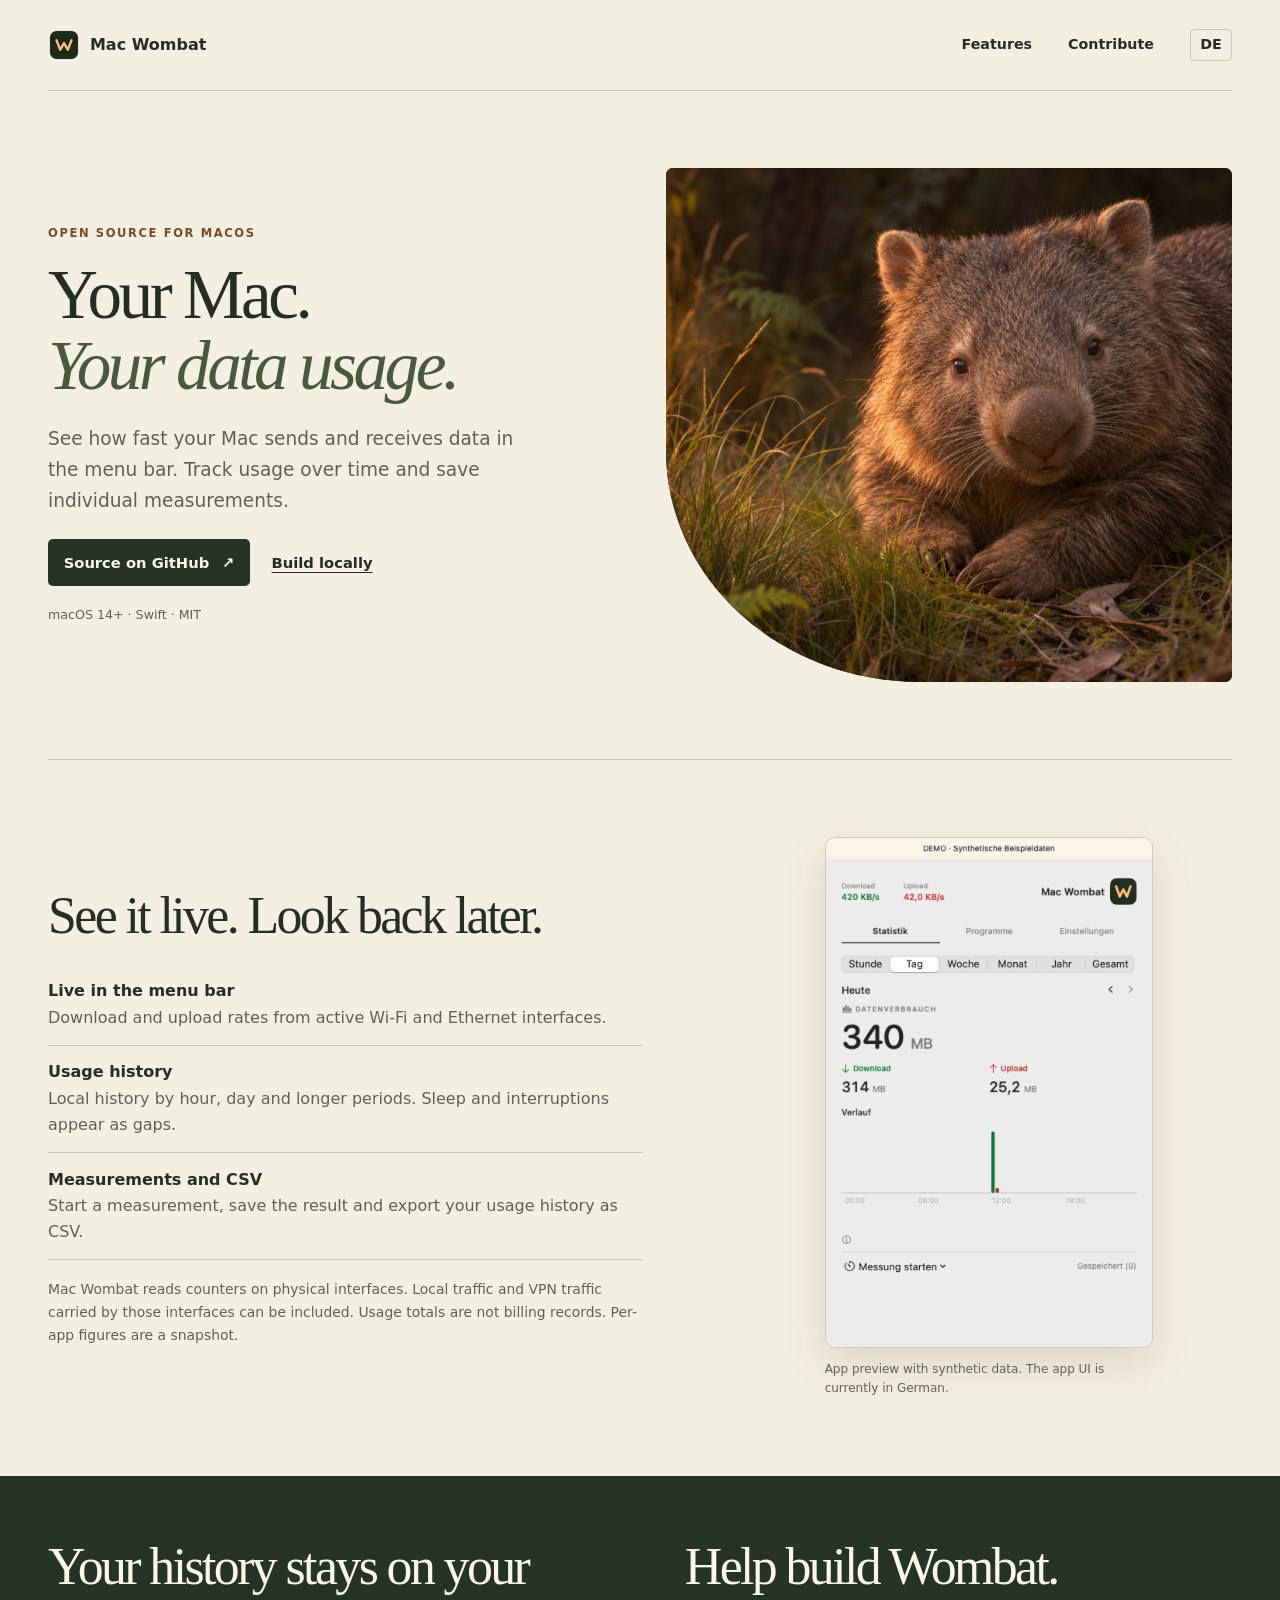
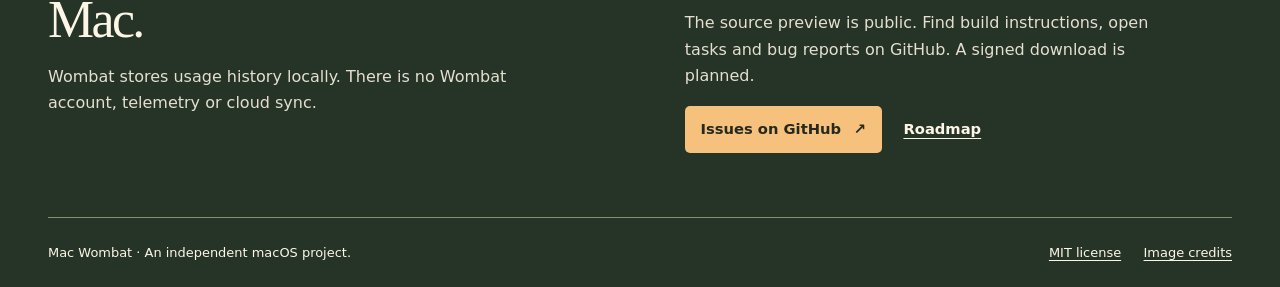
==== Website/en/index.html @ fc4f2a19 "Publish Mac Wombat source preview" ====
<!doctype html>
<html lang="en">
<head>
  <meta charset="utf-8">
  <meta name="viewport" content="width=device-width, initial-scale=1">
  <meta name="description" content="Mac Wombat shows live network rates, local usage history and measurements in the macOS menu bar.">
  <meta name="theme-color" content="#f4efe3">
  <title>Mac Wombat · Open source for macOS</title>
  <link rel="icon" href="../assets/favicon.png" type="image/png">
  <link rel="alternate" hreflang="de" href="../index.html">
  <link rel="stylesheet" href="../styles.css">
</head>
<body>
  <a href="#main" class="skip">Skip to content</a>
  <header class="shell site-head">
    <a class="brand" href="#main"><img src="../assets/favicon.png" alt="" width="32" height="32"> Mac Wombat</a>
    <nav aria-label="Main navigation">
      <a href="#features">Features</a>
      <a href="#contribute">Contribute</a>
      <a class="language" href="../index.html" lang="de" aria-label="Deutsch">DE</a>
    </nav>
  </header>
  <main id="main" tabindex="-1">
    <section class="shell hero" aria-labelledby="title">
      <div class="hero-copy">
        <p class="eyebrow">Open source for macOS</p>
        <h1 id="title">Your Mac. <em>Your data usage.</em></h1>
        <p class="intro">See how fast your Mac sends and receives data in the menu bar. Track usage over time and save individual measurements.</p>
        <div class="actions">
          <a class="button" href="https://github.com/arnefranz-del/mac-wombat">Source on GitHub <span aria-hidden="true">↗</span></a>
          <a class="text-link" href="https://github.com/arnefranz-del/mac-wombat#build-locally">Build locally</a>
        </div>
        <p class="compatibility">macOS 14+ · Swift · MIT</p>
      </div>
      <figure class="hero-photo">
        <img src="../assets/wombat.jpg" alt="A wombat resting among grasses at dusk" fetchpriority="high">
      </figure>
    </section>

    <section class="shell features" id="features" aria-labelledby="features-title">
      <div class="features-copy">
        <h2 id="features-title">See it live. Look back later.</h2>
        <div class="feature-list">
          <article>
            <h3>Live in the menu bar</h3>
            <p>Download and upload rates from active Wi-Fi and Ethernet interfaces.</p>
          </article>
          <article>
            <h3>Usage history</h3>
            <p>Local history by hour, day and longer periods. Sleep and interruptions appear as gaps.</p>
          </article>
          <article>
            <h3>Measurements and CSV</h3>
            <p>Start a measurement, save the result and export your usage history as CSV.</p>
          </article>
        </div>
        <p class="limits">Mac Wombat reads counters on physical interfaces. Local traffic and VPN traffic carried by those interfaces can be included. Usage totals are not billing records. Per-app figures are a snapshot.</p>
      </div>
      <figure class="app-preview">
        <img src="../assets/mac-preview.png" alt="Mac Wombat showing live rates, usage history and measurement controls with sample data" width="840" height="1314" loading="lazy">
        <figcaption>App preview with synthetic data. The app UI is currently in German.</figcaption>
      </figure>
    </section>

    <div class="footer-band">
      <section class="shell last-section" id="contribute" aria-labelledby="join-title">
        <div>
          <h2>Your history stays on your Mac.</h2>
          <p>Wombat stores usage history locally. There is no Wombat account, telemetry or cloud sync.</p>
        </div>
        <div>
          <h2 id="join-title">Help build Wombat.</h2>
          <p>The source preview is public. Find build instructions, open tasks and bug reports on GitHub. A signed download is planned.</p>
          <div class="actions">
            <a class="button" href="https://github.com/arnefranz-del/mac-wombat/issues">Issues on GitHub <span aria-hidden="true">↗</span></a>
            <a class="text-link" href="https://github.com/arnefranz-del/mac-wombat/blob/main/ROADMAP.md">Roadmap</a>
          </div>
        </div>
      </section>
    </div>
  </main>
  <div class="footer-band">
      <footer class="shell site-foot">
        <p>Mac Wombat · An independent macOS project.</p>
        <a href="https://github.com/arnefranz-del/mac-wombat/blob/main/LICENSE">MIT license</a>
        <a href="https://github.com/arnefranz-del/mac-wombat/blob/main/Documentation/Public/LICENSING.md">Image credits</a>
      </footer>
  </div>
</body>
</html>
---- Website/styles.css ----
:root {
  color-scheme: light;
  --paper: #f4efe3;
  --ink: #252e25;
  --muted: #5d6354;
  --line: #cbc8b8;
  --forest: #253427;
  --cream: #fdf6e7;
  --honey: #f5c17d;
  --display: Georgia, "Times New Roman", serif;
  --body: "Avenir Next", "Segoe UI", system-ui, sans-serif;
}

* { box-sizing: border-box; }
html { scroll-behavior: smooth; }
body { margin: 0; background: var(--paper); color: var(--ink); font: 16px/1.65 var(--body); }
a { color: inherit; text-underline-offset: .24em; }
a:focus-visible { outline: 3px solid #a35b26; outline-offset: 5px; }
img { display: block; max-width: 100%; }
h1, h2, h3, p, figure { margin: 0; }
.shell { width: min(1200px, calc(100% - 96px)); margin-inline: auto; }

.skip { position: absolute; top: -100px; left: 1rem; z-index: 5; background: var(--forest); color: white; padding: .5rem .8rem; }
.skip:focus { top: 1rem; }
.site-head { min-height: 91px; border-bottom: 1px solid var(--line); display: flex; justify-content: space-between; align-items: center; gap: 1rem; }
.brand { display: inline-flex; gap: .62rem; align-items: center; text-decoration: none; font-weight: 750; }
.site-head nav { display: flex; align-items: center; gap: clamp(.7rem, 3vw, 2.25rem); }
.site-head nav a { text-decoration: none; font-size: .89rem; font-weight: 650; }
.site-head nav a:hover { text-decoration: underline; }
.language { border: 1px solid var(--line); padding: .23rem .58rem; border-radius: 4px; }

.hero { display: grid; grid-template-columns: 1fr 1.02fr; align-items: center; gap: clamp(32px, 5vw, 79px); padding-block: clamp(42px, 6vw, 90px); }
.eyebrow { font-size: .72rem; text-transform: uppercase; letter-spacing: .14em; font-weight: 750; color: #7b4b28; margin-bottom: 1rem; }
h1, h2 { font-family: var(--display); font-weight: 400; line-height: 1.03; letter-spacing: -.05em; }
h1 { font-size: clamp(3.25rem, 5.4vw, 5.6rem); }
h1 em { display: block; color: #485a3b; font-weight: inherit; }
.intro { max-width: 42ch; font-size: clamp(1rem, 1.45vw, 1.2rem); color: var(--muted); margin-block: 1.45rem; }
.actions { display: flex; align-items: center; flex-wrap: wrap; gap: .85rem 1.35rem; }
.button { display: inline-flex; justify-content: center; align-items: center; gap: .8rem; padding: .7rem .98rem; border-radius: 5px; background: var(--forest); color: var(--cream); text-decoration: none; font-size: .92rem; font-weight: 720; }
.button:hover { background: #3c503d; }
.text-link { font-weight: 670; font-size: .92rem; }
.compatibility { margin-top: 1.2rem; color: var(--muted); font-size: .79rem; }
.hero-photo { border-radius: 7px 7px 7px 45%; overflow: hidden; background: #2e2920; aspect-ratio: 1.1; }
.hero-photo img { width: 100%; height: 100%; object-fit: cover; object-position: 58% center; }

.features { display: grid; grid-template-columns: 1.1fr .9fr; align-items: center; gap: clamp(30px, 8vw, 118px); border-top: 1px solid var(--line); padding-block: clamp(45px, 6vw, 84px); }
h2 { font-size: clamp(2.05rem, 4.05vw, 3.9rem); }
.feature-list { margin-block: 1.4rem 1.1rem; }
.feature-list article { padding-block: .85rem; border-bottom: 1px solid var(--line); }
.feature-list h3 { font-size: 1rem; font-weight: 750; }
.feature-list p, .limits { color: var(--muted); }
.limits { font-size: .87rem; }
.app-preview { justify-self: center; max-width: 328px; }
.app-preview img { width: 100%; height: auto; border-radius: 10px; border: 1px solid #d2c9b8; box-shadow: 0 16px 40px #51462d25; }
.app-preview figcaption { font-size: .75rem; margin-top: .7rem; color: var(--muted); }

.footer-band { background: var(--forest); color: var(--cream); }
.last-section { display: grid; grid-template-columns: 1fr 1fr; gap: clamp(32px, 7vw, 103px); padding-block: 64px; }
.last-section p { color: #e5dfd0; margin-block: 1.05rem; max-width: 47ch; }
.last-section .button { background: var(--honey); color: #25291f; }
.last-section .button:hover { background: #ffd09a; }
.footer-band a:focus-visible { outline-color: var(--honey); }
.site-foot { border-top: 1px solid #839078; padding-block: 1.5rem; display: flex; flex-wrap: wrap; align-items: center; gap: .6rem 1.4rem; font-size: .81rem; }
.site-foot p { margin-right: auto; }

@media (max-width: 820px) {
  .shell { width: min(100% - 52px, 680px); }
  .hero { grid-template-columns: 1fr; gap: 1.8rem; }
  .hero-photo { aspect-ratio: 1.7; border-bottom-left-radius: 28%; }
  .features { gap: 1.6rem; }
}
@media (max-width: 560px) {
  .shell { width: calc(100% - 36px); }
  .site-head { min-height: 67px; gap: .5rem; }
  .brand { font-size: .91rem; gap: .32rem; white-space: nowrap; }
  .brand img { width: 24px; height: 24px; }
  .site-head nav { gap: .6rem; }
  .site-head nav a { font-size: .74rem; }
  .language { padding: .12rem .32rem; }
  h1 { font-size: clamp(2.35rem, 9.8vw, 3.25rem); }
  .hero-photo { aspect-ratio: 1.38; }
  .features, .last-section { grid-template-columns: 1fr; }
  .features { padding-block: 38px; }
  .app-preview { width: min(83%, 295px); }
  .last-section { padding-block: 42px; }
}
@media (prefers-reduced-motion: reduce) {
  html { scroll-behavior: auto; }
}
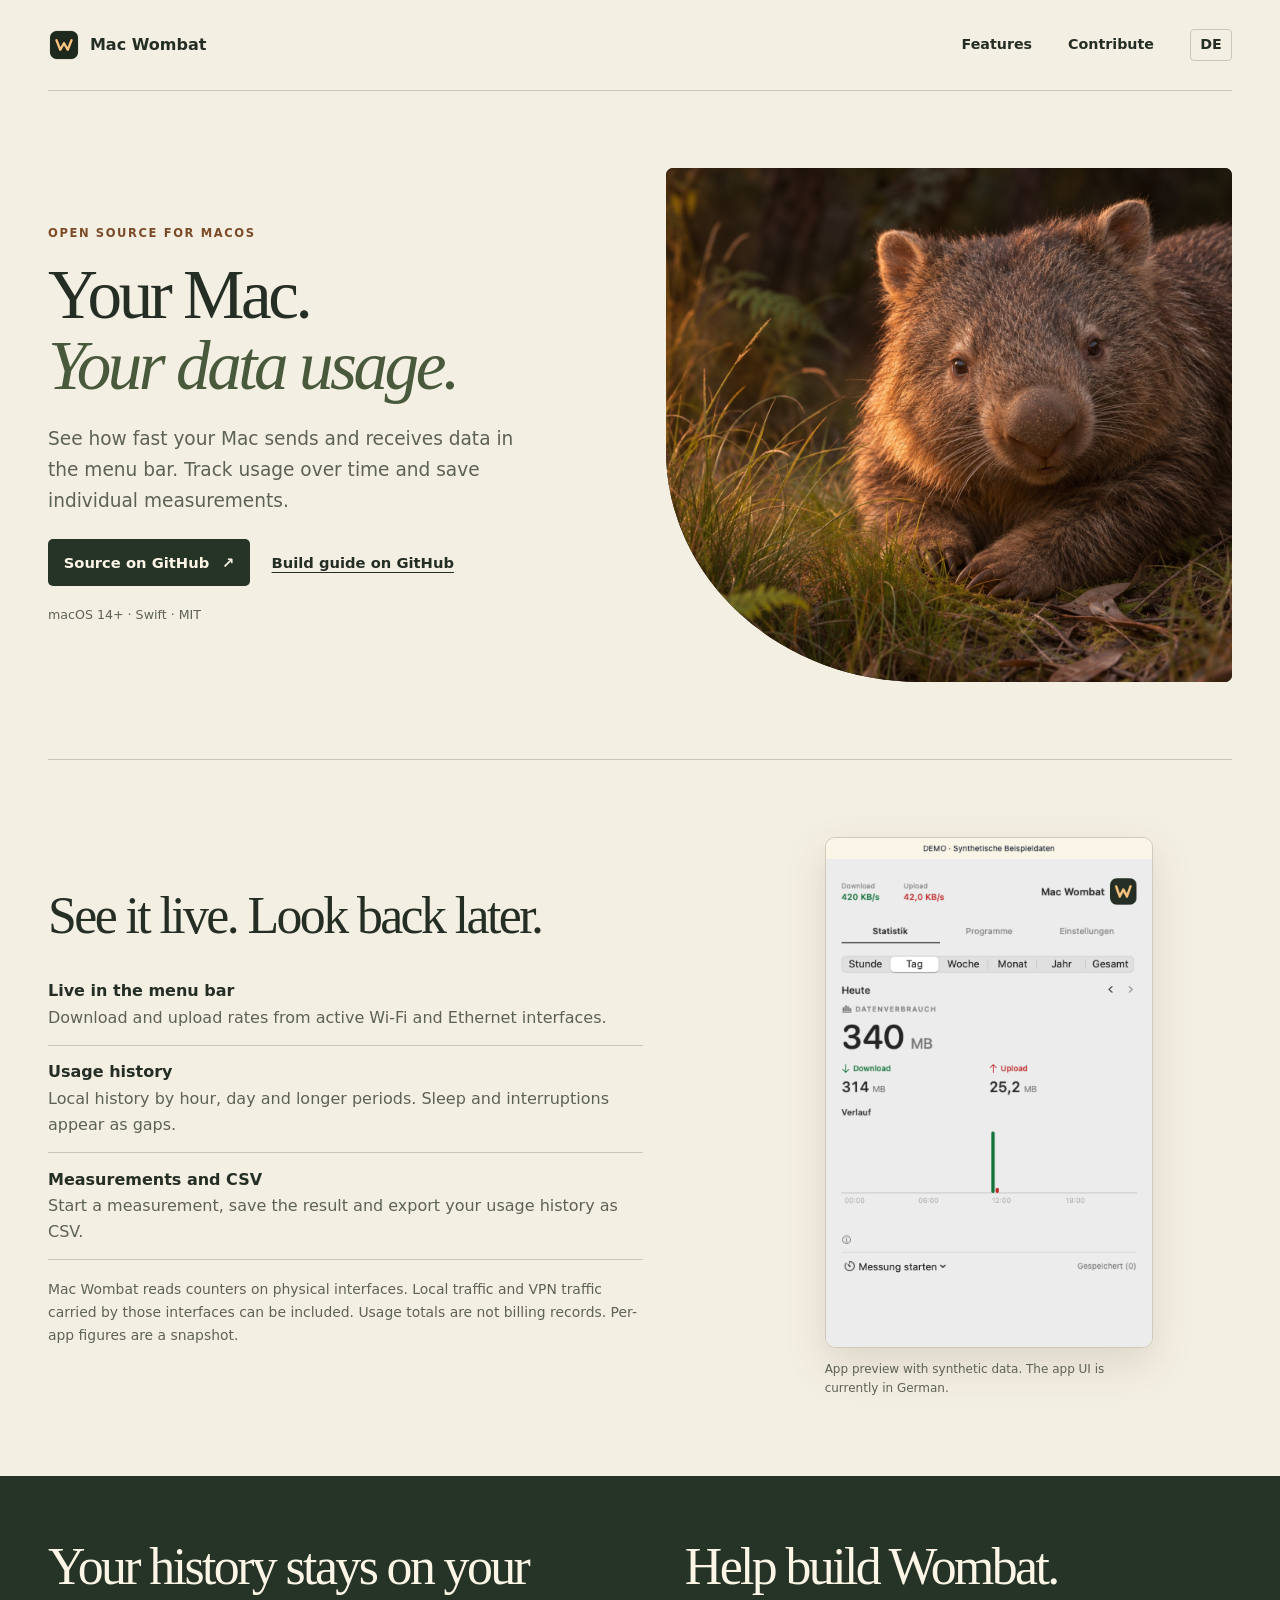
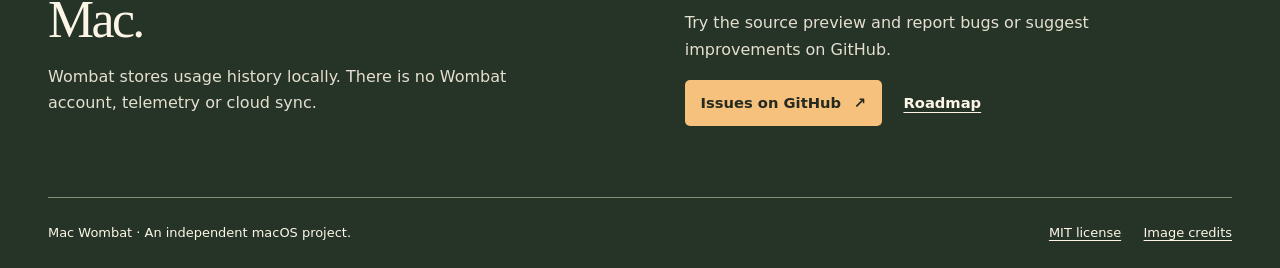
==== commit 340002c5: "Link Mac Wombat source preview build guides" ====
--- a/Website/en/index.html
+++ b/Website/en/index.html
@@ -28,7 +28,7 @@
         <p class="intro">See how fast your Mac sends and receives data in the menu bar. Track usage over time and save individual measurements.</p>
         <div class="actions">
           <a class="button" href="https://github.com/arnefranz-del/mac-wombat">Source on GitHub <span aria-hidden="true">↗</span></a>
-          <a class="text-link" href="https://github.com/arnefranz-del/mac-wombat#build-locally">Build locally</a>
+          <a class="text-link" href="https://github.com/arnefranz-del/mac-wombat/blob/main/README.md#build-locally">Build guide on GitHub</a>
         </div>
         <p class="compatibility">macOS 14+ · Swift · MIT</p>
       </div>
@@ -70,7 +70,7 @@
         </div>
         <div>
           <h2 id="join-title">Help build Wombat.</h2>
-          <p>The source preview is public. Find build instructions, open tasks and bug reports on GitHub. A signed download is planned.</p>
+          <p>Try the source preview and report bugs or suggest improvements on GitHub.</p>
           <div class="actions">
             <a class="button" href="https://github.com/arnefranz-del/mac-wombat/issues">Issues on GitHub <span aria-hidden="true">↗</span></a>
             <a class="text-link" href="https://github.com/arnefranz-del/mac-wombat/blob/main/ROADMAP.md">Roadmap</a>
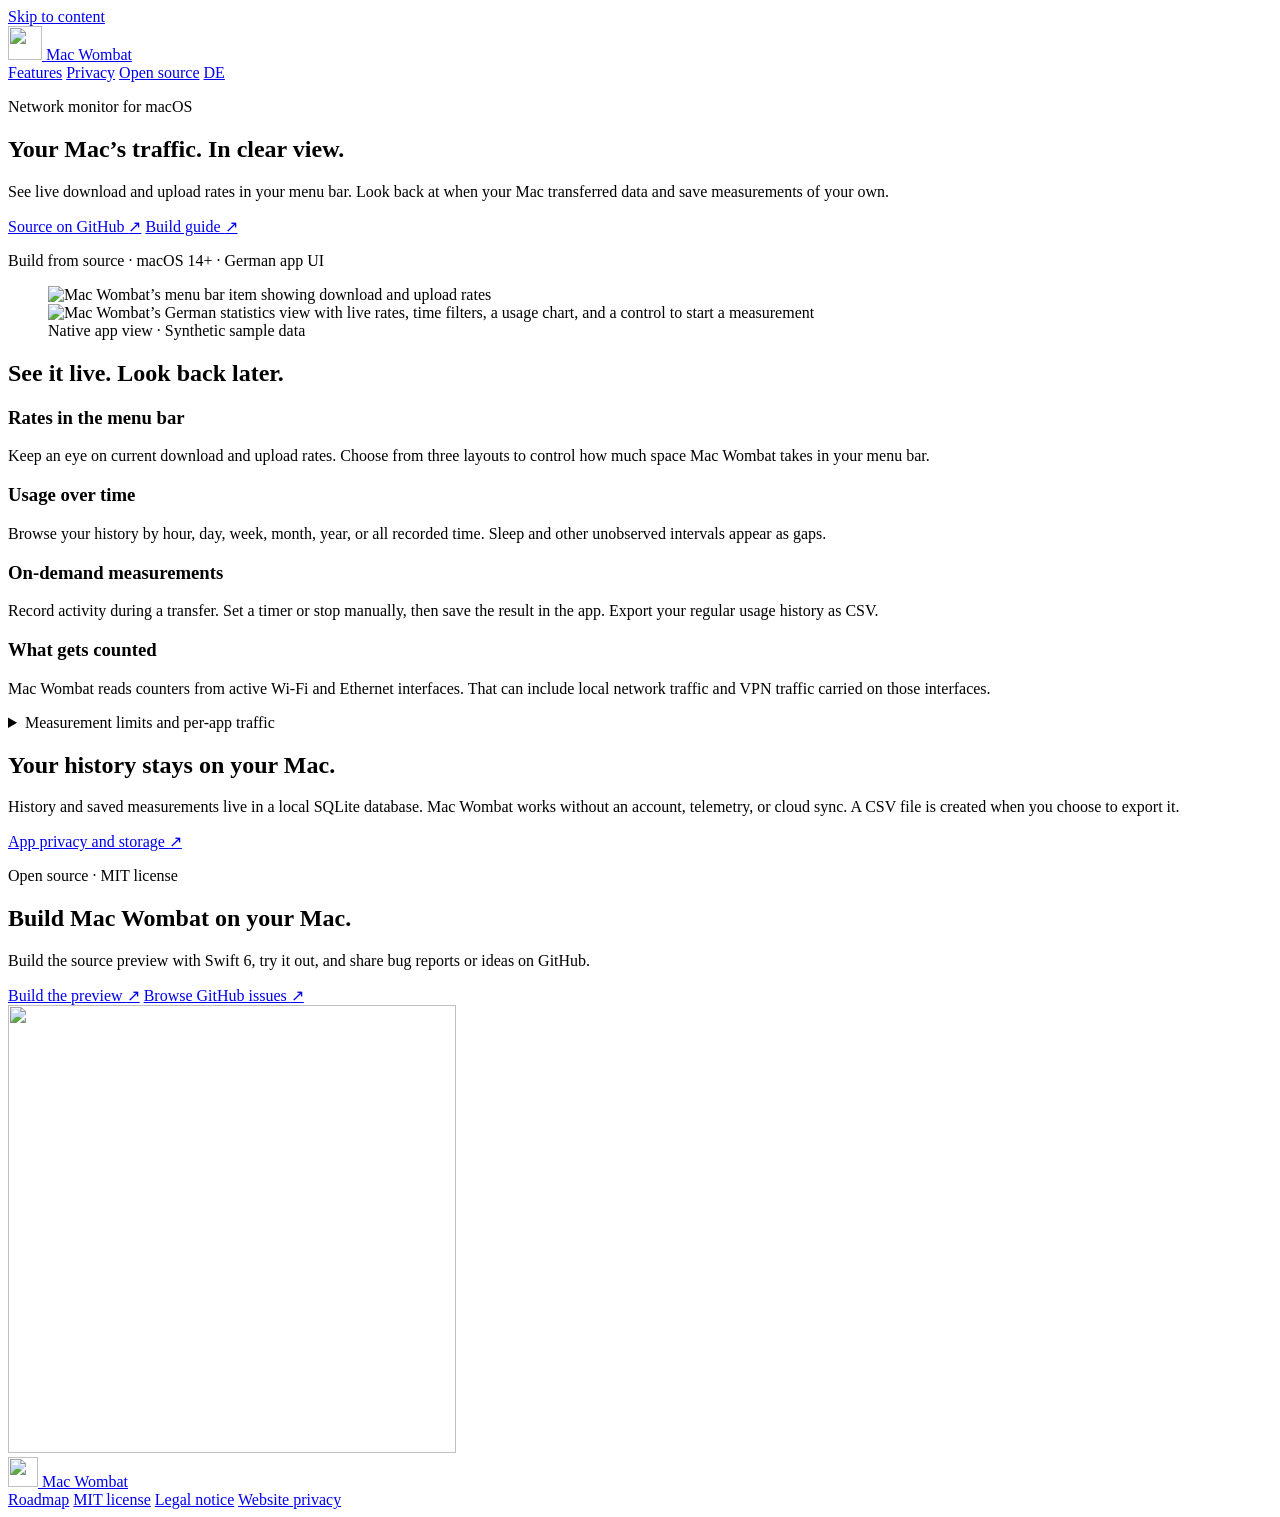
==== commit 8111a659: "Prepare Mac Wombat source preview relaunch" ====
--- a/Website/en/index.html
+++ b/Website/en/index.html
@@ -3,88 +3,131 @@
 <head>
   <meta charset="utf-8">
   <meta name="viewport" content="width=device-width, initial-scale=1">
-  <meta name="description" content="Mac Wombat shows live network rates, local usage history and measurements in the macOS menu bar.">
-  <meta name="theme-color" content="#f4efe3">
-  <title>Mac Wombat · Open source for macOS</title>
-  <link rel="icon" href="../assets/favicon.png" type="image/png">
-  <link rel="alternate" hreflang="de" href="../index.html">
-  <link rel="stylesheet" href="../styles.css">
+  <title>Mac Wombat – Network monitor for the macOS menu bar</title>
+  <meta name="description" content="See live download and upload rates in your macOS menu bar. Explore local usage history, save measurements, and export history as CSV.">
+  <meta name="theme-color" content="#13241c">
+  <link rel="canonical" href="https://mac-wombat.pages.dev/en/">
+  <link rel="alternate" hreflang="de" href="https://mac-wombat.pages.dev/">
+  <link rel="alternate" hreflang="en" href="https://mac-wombat.pages.dev/en/">
+  <link rel="alternate" hreflang="x-default" href="https://mac-wombat.pages.dev/">
+  <meta property="og:type" content="website">
+  <meta property="og:site_name" content="Mac Wombat">
+  <meta property="og:title" content="Mac Wombat – Your Mac’s network activity in view">
+  <meta property="og:description" content="Live rates in the macOS menu bar, local history, and on-demand measurements. Open source under MIT.">
+  <meta property="og:url" content="https://mac-wombat.pages.dev/en/">
+  <meta property="og:locale" content="en_US">
+  <meta property="og:locale:alternate" content="de_DE">
+  <meta property="og:image" content="https://mac-wombat.pages.dev/assets/mac-wombat-social.jpg">
+  <meta property="og:image:width" content="1200">
+  <meta property="og:image:height" content="630">
+  <meta property="og:image:alt" content="The Mac Wombat logo and app statistics view with sample data">
+  <link rel="icon" href="/assets/favicon.png" type="image/png">
+  <link rel="stylesheet" href="/styles.css">
 </head>
 <body>
   <a href="#main" class="skip">Skip to content</a>
-  <header class="shell site-head">
-    <a class="brand" href="#main"><img src="../assets/favicon.png" alt="" width="32" height="32"> Mac Wombat</a>
-    <nav aria-label="Main navigation">
-      <a href="#features">Features</a>
-      <a href="#contribute">Contribute</a>
-      <a class="language" href="../index.html" lang="de" aria-label="Deutsch">DE</a>
-    </nav>
+  <header class="site-header">
+    <div class="shell site-head">
+      <a class="brand" href="/en/"><img src="/assets/favicon.png" alt="" width="34" height="34"> Mac Wombat</a>
+      <nav aria-label="Main navigation">
+        <a href="#features">Features</a>
+        <a href="#local">Privacy</a>
+        <a href="#contribute">Open source</a>
+        <a class="language" href="/" hreflang="de" lang="de" aria-label="Deutsch">DE</a>
+      </nav>
+    </div>
   </header>
   <main id="main" tabindex="-1">
-    <section class="shell hero" aria-labelledby="title">
-      <div class="hero-copy">
-        <p class="eyebrow">Open source for macOS</p>
-        <h1 id="title">Your Mac. <em>Your data usage.</em></h1>
-        <p class="intro">See how fast your Mac sends and receives data in the menu bar. Track usage over time and save individual measurements.</p>
-        <div class="actions">
-          <a class="button" href="https://github.com/arnefranz-del/mac-wombat">Source on GitHub <span aria-hidden="true">↗</span></a>
-          <a class="text-link" href="https://github.com/arnefranz-del/mac-wombat/blob/main/README.md#build-locally">Build guide on GitHub</a>
+    <section class="hero" aria-labelledby="title">
+      <div class="shell hero-layout">
+        <div class="hero-copy">
+          <p class="eyebrow">Network monitor for macOS</p>
+          <h1 id="title">Your Mac’s traffic. <span>In clear view.</span></h1>
+          <p class="intro">See live download and upload rates in your menu bar. Look back at when your Mac transferred data and save measurements of your own.</p>
+          <div class="actions">
+            <a class="button" href="https://github.com/arnefranz-del/mac-wombat">Source on GitHub <span aria-hidden="true">↗</span></a>
+            <a class="text-link" href="https://github.com/arnefranz-del/mac-wombat/blob/main/README.md#build-locally">Build guide <span aria-hidden="true">↗</span></a>
+          </div>
+          <p class="availability">Build from source · macOS 14+ · German app UI</p>
         </div>
-        <p class="compatibility">macOS 14+ · Swift · MIT</p>
+        <figure class="demo">
+          <div class="demo-images">
+            <div class="status-shot">
+              <img src="/assets/menu-bar.png" alt="Mac Wombat’s menu bar item showing download and upload rates" width="330" height="44" decoding="async">
+            </div>
+            <img class="app-shot" src="/assets/mac-preview.png"
+              srcset="/assets/mac-preview-420.png 420w, /assets/mac-preview.png 840w"
+              sizes="(max-width: 410px) calc(100vw - 64px), 352px"
+              alt="Mac Wombat’s German statistics view with live rates, time filters, a usage chart, and a control to start a measurement"
+              width="840" height="1314" fetchpriority="high" decoding="async">
+          </div>
+          <figcaption>Native app view · Synthetic sample data</figcaption>
+        </figure>
       </div>
-      <figure class="hero-photo">
-        <img src="../assets/wombat.jpg" alt="A wombat resting among grasses at dusk" fetchpriority="high">
-      </figure>
     </section>
 
-    <section class="shell features" id="features" aria-labelledby="features-title">
-      <div class="features-copy">
-        <h2 id="features-title">See it live. Look back later.</h2>
-        <div class="feature-list">
-          <article>
-            <h3>Live in the menu bar</h3>
-            <p>Download and upload rates from active Wi-Fi and Ethernet interfaces.</p>
-          </article>
-          <article>
-            <h3>Usage history</h3>
-            <p>Local history by hour, day and longer periods. Sleep and interruptions appear as gaps.</p>
-          </article>
-          <article>
-            <h3>Measurements and CSV</h3>
-            <p>Start a measurement, save the result and export your usage history as CSV.</p>
-          </article>
+    <section class="shell section features" id="features" aria-labelledby="features-title">
+      <h2 id="features-title">See it live. Look back later.</h2>
+      <div class="feature-list">
+        <article>
+          <h3>Rates in the menu bar</h3>
+          <p>Keep an eye on current download and upload rates. Choose from three layouts to control how much space Mac Wombat takes in your menu bar.</p>
+        </article>
+        <article>
+          <h3>Usage over time</h3>
+          <p>Browse your history by hour, day, week, month, year, or all recorded time. Sleep and other unobserved intervals appear as gaps.</p>
+        </article>
+        <article>
+          <h3>On-demand measurements</h3>
+          <p>Record activity during a transfer. Set a timer or stop manually, then save the result in the app. Export your regular usage history as CSV.</p>
+        </article>
+      </div>
+      <div class="reading-guide">
+        <div>
+          <h3>What gets counted</h3>
+          <p>Mac Wombat reads counters from active Wi-Fi and Ethernet interfaces. That can include local network traffic and VPN traffic carried on those interfaces.</p>
         </div>
-        <p class="limits">Mac Wombat reads counters on physical interfaces. Local traffic and VPN traffic carried by those interfaces can be included. Usage totals are not billing records. Per-app figures are a snapshot.</p>
+        <details>
+          <summary>Measurement limits and per-app traffic</summary>
+          <p>Totals reflect observed interface traffic and are unsuitable for billing. The <span lang="de">Programme</span> tab shows a limited snapshot of per-app traffic. It keeps no per-app history.</p>
+          <a class="text-link" href="https://github.com/arnefranz-del/mac-wombat/blob/main/Documentation/Public/ARCHITECTURE.md">How Mac Wombat measures traffic <span aria-hidden="true">↗</span></a>
+        </details>
       </div>
-      <figure class="app-preview">
-        <img src="../assets/mac-preview.png" alt="Mac Wombat showing live rates, usage history and measurement controls with sample data" width="840" height="1314" loading="lazy">
-        <figcaption>App preview with synthetic data. The app UI is currently in German.</figcaption>
-      </figure>
     </section>
 
-    <div class="footer-band">
-      <section class="shell last-section" id="contribute" aria-labelledby="join-title">
+    <section class="local" id="local" aria-labelledby="local-title">
+      <div class="shell section text-split">
+        <h2 id="local-title">Your history stays on your Mac.</h2>
         <div>
-          <h2>Your history stays on your Mac.</h2>
-          <p>Wombat stores usage history locally. There is no Wombat account, telemetry or cloud sync.</p>
+          <p>History and saved measurements live in a local SQLite database. Mac Wombat works without an account, telemetry, or cloud sync. A CSV file is created when you choose to export it.</p>
+          <a class="text-link" href="https://github.com/arnefranz-del/mac-wombat/blob/main/PRIVACY.md">App privacy and storage <span aria-hidden="true">↗</span></a>
         </div>
-        <div>
-          <h2 id="join-title">Help build Wombat.</h2>
-          <p>Try the source preview and report bugs or suggest improvements on GitHub.</p>
-          <div class="actions">
-            <a class="button" href="https://github.com/arnefranz-del/mac-wombat/issues">Issues on GitHub <span aria-hidden="true">↗</span></a>
-            <a class="text-link" href="https://github.com/arnefranz-del/mac-wombat/blob/main/ROADMAP.md">Roadmap</a>
-          </div>
+      </div>
+    </section>
+
+    <section class="shell section contribute" id="contribute" aria-labelledby="contribute-title">
+      <div>
+        <p class="eyebrow">Open source · MIT license</p>
+        <h2 id="contribute-title">Build Mac Wombat on your Mac.</h2>
+        <p>Build the source preview with Swift 6, try it out, and share bug reports or ideas on GitHub.</p>
+        <div class="actions">
+          <a class="button" href="https://github.com/arnefranz-del/mac-wombat/blob/main/README.md#build-locally">Build the preview <span aria-hidden="true">↗</span></a>
+          <a class="text-link" href="https://github.com/arnefranz-del/mac-wombat/issues">Browse GitHub issues <span aria-hidden="true">↗</span></a>
         </div>
-      </section>
+      </div>
+      <img class="mascot" src="/assets/wombat.jpg" alt="" width="448" height="448" loading="lazy" decoding="async">
+    </section>
+  </main>
+  <footer class="site-footer">
+    <div class="shell site-foot">
+      <a class="brand" href="/en/"><img src="/assets/favicon.png" alt="" width="30" height="30"> Mac Wombat</a>
+      <nav aria-label="Project and legal">
+        <a href="https://github.com/arnefranz-del/mac-wombat/blob/main/ROADMAP.md">Roadmap</a>
+        <a href="https://github.com/arnefranz-del/mac-wombat/blob/main/LICENSE">MIT license</a>
+        <a href="https://mac-wombat.pages.dev/en/legal/">Legal notice</a>
+        <a href="https://mac-wombat.pages.dev/en/privacy/">Website privacy</a>
+      </nav>
     </div>
-  </main>
-  <div class="footer-band">
-      <footer class="shell site-foot">
-        <p>Mac Wombat · An independent macOS project.</p>
-        <a href="https://github.com/arnefranz-del/mac-wombat/blob/main/LICENSE">MIT license</a>
-        <a href="https://github.com/arnefranz-del/mac-wombat/blob/main/Documentation/Public/LICENSING.md">Image credits</a>
-      </footer>
-  </div>
+  </footer>
 </body>
 </html>
